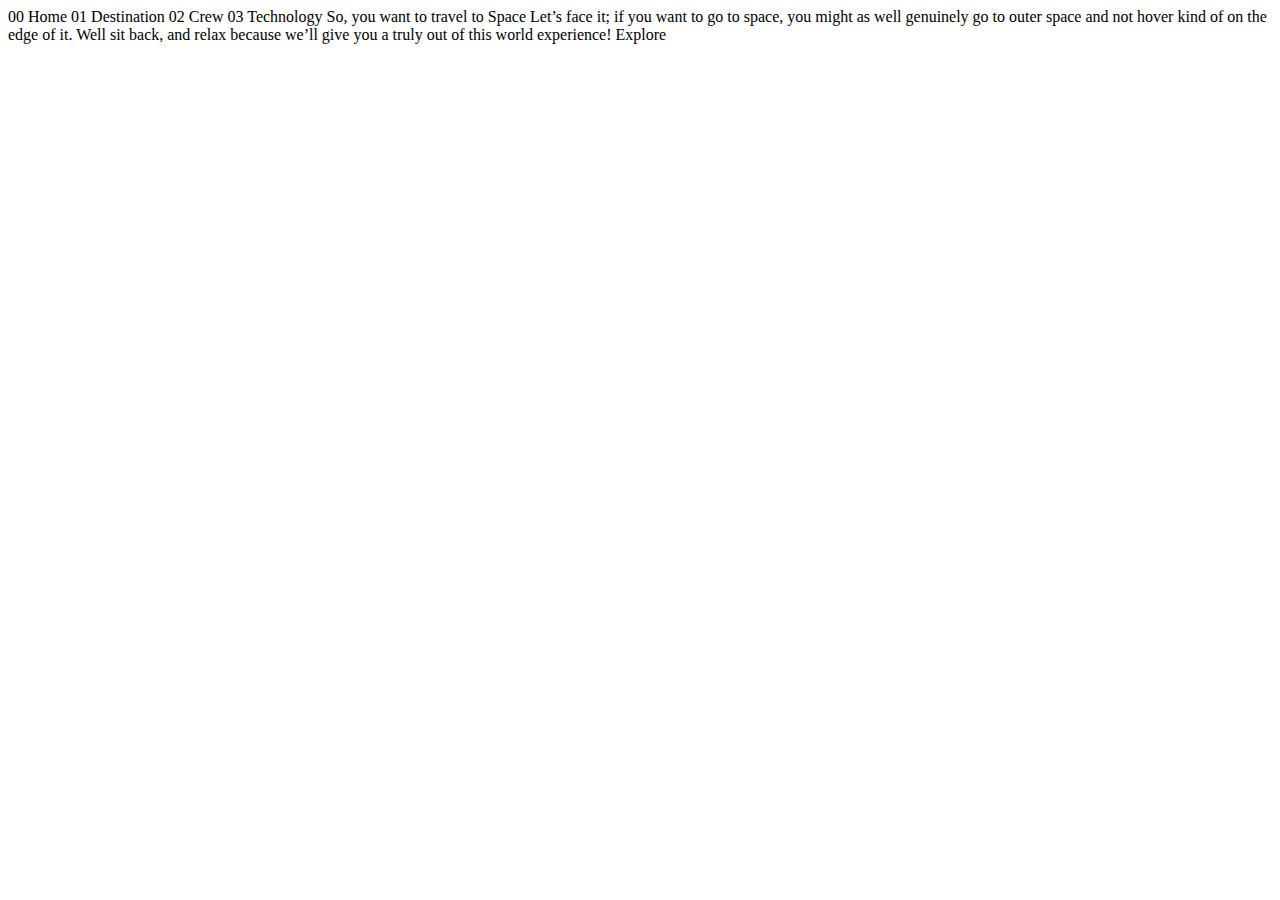
==== starter-code/index.html @ 04e78cc8 "first commit" ====
<!DOCTYPE html>
<html lang="en">
<head>
  <meta charset="UTF-8">
  <meta name="viewport" content="width=device-width, initial-scale=1.0">

  <link rel="icon" type="image/png" sizes="32x32" href="./assets/favicon-32x32.png">
  
  <title>Frontend Mentor | Space tourism website</title>
</head>
<body>

  00 Home
  01 Destination
  02 Crew
  03 Technology

  So, you want to travel to
  Space
  Let’s face it; if you want to go to space, you might as well genuinely go to 
  outer space and not hover kind of on the edge of it. Well sit back, and relax 
  because we’ll give you a truly out of this world experience!

  Explore

</body>
</html>
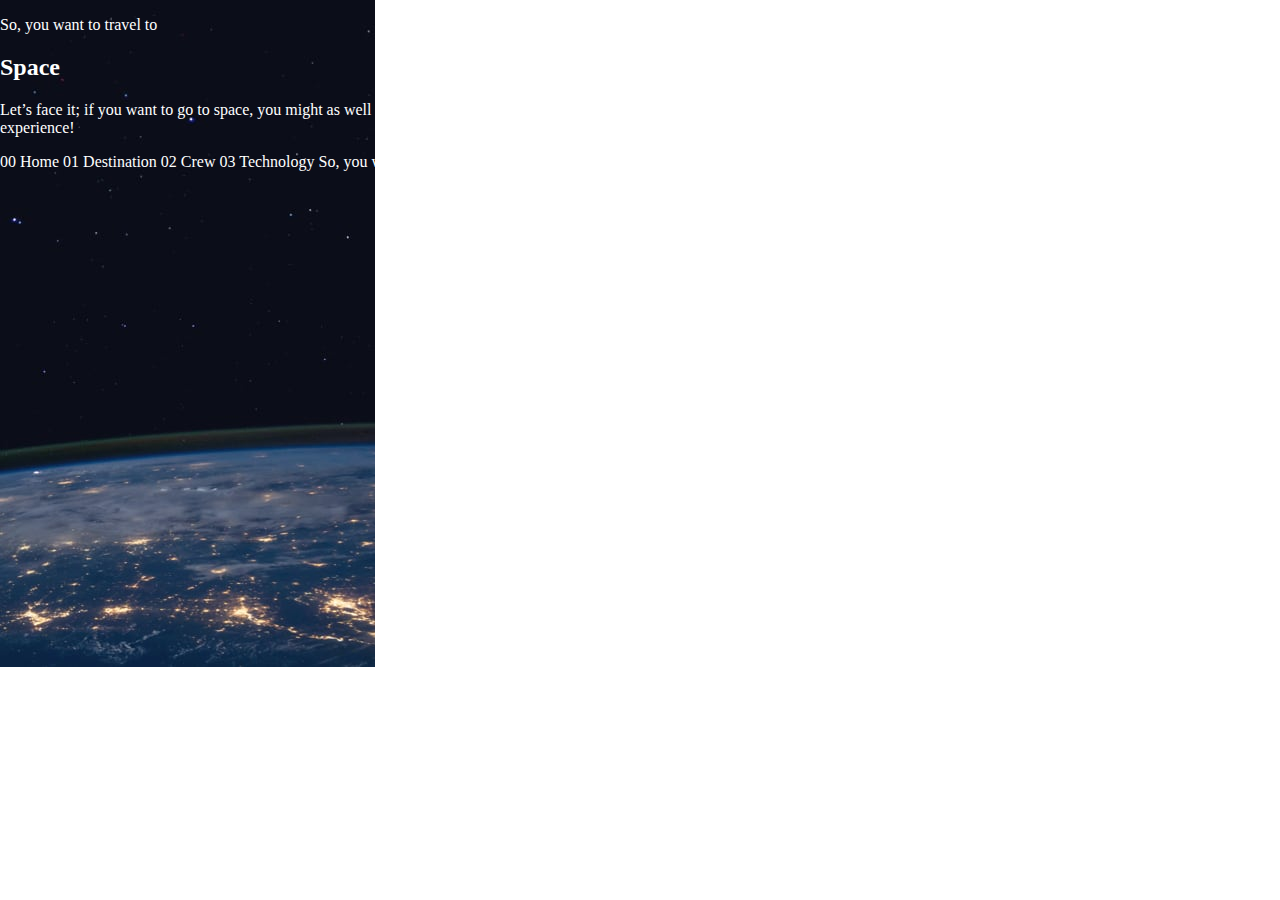
==== commit 1990adf6: "second commit" ====
--- a/starter-code/index.html
+++ b/starter-code/index.html
@@ -5,10 +5,26 @@
   <meta name="viewport" content="width=device-width, initial-scale=1.0">
 
   <link rel="icon" type="image/png" sizes="32x32" href="./assets/favicon-32x32.png">
+
+  <!--My Links-->
+  <link rel="stylesheet" href="css/style.css">
   
   <title>Frontend Mentor | Space tourism website</title>
 </head>
-<body>
+<body id="indexBody">
+
+  <header>
+
+  </header>
+  <main>
+    <p>So, you want to travel to</p>
+    <h2>Space</h2>
+    <p>
+      Let’s face it; if you want to go to space, you might as well genuinely go to 
+      outer space and not hover kind of on the edge of it. Well sit back, and relax 
+      because we’ll give you a truly out of this world experience!
+    </p>
+  </main>
 
   00 Home
   01 Destination
@@ -17,9 +33,7 @@
 
   So, you want to travel to
   Space
-  Let’s face it; if you want to go to space, you might as well genuinely go to 
-  outer space and not hover kind of on the edge of it. Well sit back, and relax 
-  because we’ll give you a truly out of this world experience!
+  
 
   Explore
 
--- a/starter-code/css/style.css
+++ b/starter-code/css/style.css
@@ -0,0 +1,8 @@
+#indexBody{
+    background-image: url("../assets/home/background-home-mobile.jpg");
+    object-fit: cover;
+    background-repeat: no-repeat;
+    margin: 0;
+    padding: 0;
+    color: white;
+}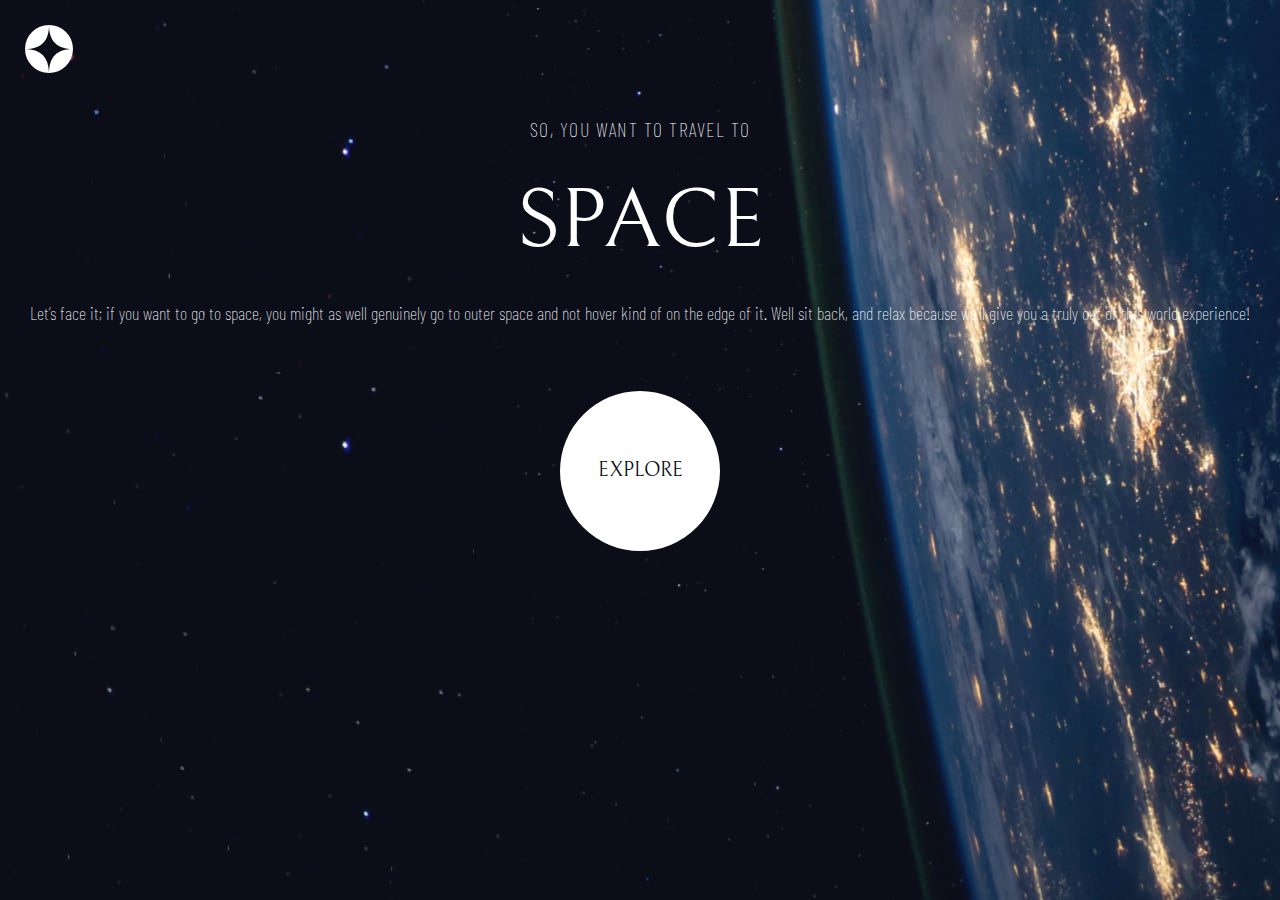
==== commit 4f93845f: "first commit" ====
--- a/starter-code/index.html
+++ b/starter-code/index.html
@@ -5,37 +5,65 @@
   <meta name="viewport" content="width=device-width, initial-scale=1.0">
 
   <link rel="icon" type="image/png" sizes="32x32" href="./assets/favicon-32x32.png">
+  
+  <!--My Fonts-->
+  <link rel="preconnect" href="https://fonts.googleapis.com">
+  <link rel="preconnect" href="https://fonts.gstatic.com" crossorigin>
+  <link href="https://fonts.googleapis.com/css2?family=Bellefair&display=swap" rel="stylesheet">
+  <link rel="preconnect" href="https://fonts.googleapis.com">
+  <link rel="preconnect" href="https://fonts.gstatic.com" crossorigin>
+  <link href="https://fonts.googleapis.com/css2?family=Barlow+Condensed&display=swap" rel="stylesheet">
 
   <!--My Links-->
   <link rel="stylesheet" href="css/style.css">
+  <script src="https://ajax.googleapis.com/ajax/libs/jquery/3.7.0/jquery.min.js" defer></script>
+  <script src="script.js" defer></script>
   
   <title>Frontend Mentor | Space tourism website</title>
 </head>
+
+
 <body id="indexBody">
+  <!-----------------------------HEADER---------------------------------->
+  <header>
+    <div class="logo-container"><a href="#"><img src="assets/shared/logo.svg" alt=""></a></div>
 
-  <header>
+    <div class="navbar-container">
+      <nav>
+        <ul>
+          <li><a href="#">00 Home</a></li>
+          <li><a href="#">01 Destination</a></li>
+          <li><a href="#">02 Crew</a></li>
+          <li><a href="#">03 Technology</a></li>
+        </ul>
+      </nav>
+    </div>
 
+    <!--hamburger menu-->
+    <button id="hamburger">
+      <div id="bar"></div>
+    </button>
+    
   </header>
-  <main>
-    <p>So, you want to travel to</p>
-    <h2>Space</h2>
-    <p>
-      Let’s face it; if you want to go to space, you might as well genuinely go to 
-      outer space and not hover kind of on the edge of it. Well sit back, and relax 
-      because we’ll give you a truly out of this world experience!
-    </p>
+
+  <!-----------------------------MAIN---------------------------------->
+  <main id="indexMain">
+
+    <div class="textbox">
+      <p class="subheading2">So, you want to travel to</p>
+      <h2>Space</h2>
+      <p class="bodyText">
+        Let’s face it; if you want to go to space, you might as well genuinely go to 
+        outer space and not hover kind of on the edge of it. Well sit back, and relax 
+        because we’ll give you a truly out of this world experience!
+      </p>
+      <div id="exploreButton">
+        <a href="#">Explore</a>
+      </div>
+    </div>
+
   </main>
-
-  00 Home
-  01 Destination
-  02 Crew
-  03 Technology
-
-  So, you want to travel to
-  Space
   
-
-  Explore
 
 </body>
 </html>--- a/starter-code/css/style.css
+++ b/starter-code/css/style.css
@@ -1,3 +1,15 @@
+h1, h2, h3, .subheading1, a{
+    font-family: 'Bellefair', serif;
+    font-weight: lighter;
+}
+
+.subheading2, header a, .bodyText{
+    font-family: 'Barlow Condensed', sans-serif;
+    font-weight: 100;
+}
+
+/*-------------------Index--------------------------------------*/
+
 #indexBody{
     background-image: url("../assets/home/background-home-mobile.jpg");
     object-fit: cover;
@@ -5,4 +17,142 @@
     margin: 0;
     padding: 0;
     color: white;
-}+
+    padding: 25px;
+}
+/*#################Header################START#*/
+/*===========Navbar============START===*/
+header{
+    display: flex;
+    justify-content: space-between;
+}
+
+.navbar-container{
+    display: none;
+}
+
+/*===========Hamburger Menu============START===*/
+
+#hamburger{
+    position: relative;
+    display: none;
+    width: 55px;
+    height: 55px;
+    cursor: pointer;
+    appearance: none;
+    background: none;
+    outline: none;
+    border: none;
+}
+
+#hamburger #bar, #hamburger::after, #hamburger::before{
+    content: "";
+    display: block;
+    width: 100%;
+    height: 5px;
+    background-color: #D0D6F9;
+    margin: 6px 0px;
+    transition: 0.4s;
+    border-radius: 5px;
+}
+
+#hamburger.is-active::before {
+    transform: rotate(-45deg) translate(-8px, 7px);
+}
+
+#hamburger.is-active #bar{
+    opacity: 0;
+}
+
+#hamburger.is-active::after {
+    transform: rotate(45deg) translate(-8px, -7px);
+}
+
+@media (max-width: 900px) {
+    .navbar-container nav{
+        display: none;
+    }
+
+    #hamburger{
+        display: block;
+    }
+}
+
+
+/*===========Hamburger Menu============END===*/
+
+/*#################Header###############END#*/
+
+/*#################Index Main##############START#*/
+
+#indexMain .textbox{
+    display: flex;
+    flex-direction: column;
+    align-items: center;
+    justify-content: space-between;
+    
+
+    text-align: center;
+    padding: 2.5rem 0 0 0;
+}
+
+#indexMain .textbox .subheading2{
+    text-transform: uppercase;
+    font-size: 20px;
+    color: #FFFFFF;
+    margin: 0;
+    letter-spacing: 0.1rem;
+    padding-bottom: 2rem;
+}
+
+#indexMain .textbox h2{
+    text-transform: uppercase;
+    font-size: 84px;
+    margin: 0;
+    padding-bottom: 2rem;
+}
+
+#indexMain .textbox .bodyText{
+    font-size: 18px;
+    color: #FFFFFF;
+    margin: 0;
+
+    line-height: 1.6rem;
+
+    padding-bottom: 2rem;
+}
+
+#exploreButton{
+    background-color: #FFFFFF;
+    border-radius: 50%;
+    width: 10rem;
+    height: 10rem;
+    display: flex;
+    justify-content: center;
+    align-items: center;
+    margin-top: 2rem;
+}
+
+#exploreButton a{
+    text-transform: uppercase;
+    font-size: 20px;
+    color: #0B0D17;
+    text-decoration: none;
+}
+/*#################Index Main##############END#*/
+
+/*-------------------Destination Moon--------------------------------------*/
+
+#moonBody{
+    background-image: url("../assets/destination/background-destination-mobile.jpg");
+    object-fit: cover;
+    background-repeat: no-repeat;
+    margin: 0;
+    padding: 0;
+    color: white;
+
+    padding: 25px;
+}
+
+/*#################Moon Main##############START#*/
+/*#################Moon Main##############END#*/